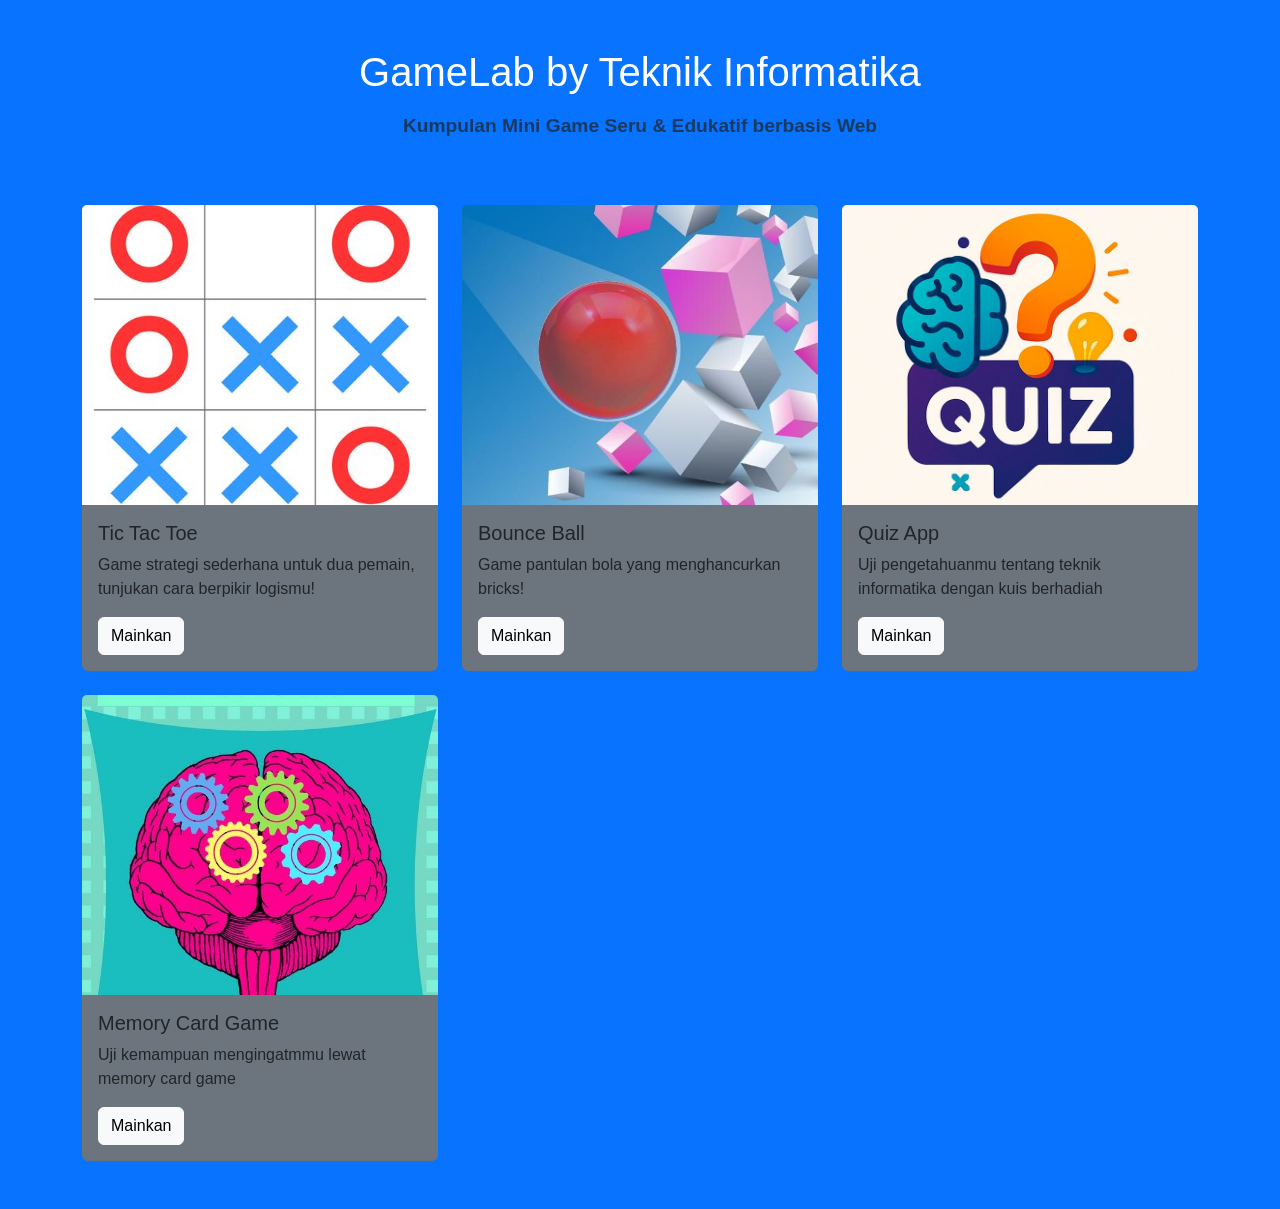
==== index.html @ 213329b9 "progres project gamelab by teknik informatika" ====
<!DOCTYPE html>
<html lang="en">
<head>
  <meta charset="UTF-8">
  <title>GameLab by Teknik Informatika</title>
  <meta name="viewport" content="width=device-width, initial-scale=1">
  <link href="https://cdn.jsdelivr.net/npm/bootstrap@5.3.2/dist/css/bootstrap.min.css" rel="stylesheet">
  <link rel="stylesheet" href="style.css">
</head>
<body>
  <div class="container py-5 text-center">
    <h1 class="mb-3">GameLab by Teknik Informatika</h1>
    <p class="text-muted" style="font-size: larger; font-weight: 800;">Kumpulan Mini Game Seru & Edukatif berbasis Web</p>
  </div>

  <div class="container pb-5">
    <div class="row g-4">

      <!-- Game Card: Tic Tac Toe -->
      <div class="col-md-4">
        <div class="card bg-secondary h-90">
          <img src="/public/assets/tictactoe.jpg" class="card-img-top" alt="Tic Tac Toe">
          <div class="card-body">
            <h5 class="card-title">Tic Tac Toe</h5>
            <p class="card-text" style="font-weight: 400;">Game strategi sederhana untuk dua pemain, tunjukan cara berpikir logismu!</p>
            <a href="/public/games/tictactoe/tictactoe.html" class="btn btn-light">Mainkan</a>
          </div>
        </div>
      </div>

        <!-- Game Card: Bounce Ball -->
      <div class="col-md-4">
        <div class="card bg-secondary h-90">
          <img src="/public/assets/bricksbracker.jpg" class="card-img-top" alt="Bounce Ball">
          <div class="card-body">
            <h5 class="card-title">Bounce Ball</h5>
            <p class="card-text" style="font-weight: 400;">Game pantulan bola yang menghancurkan bricks!</p>
            <a href="/public/games/bounceBall/bounceBall.html" class="btn btn-light">Mainkan</a>
          </div>
        </div>
      </div>

      <!-- Game Card: Quiz App -->
      <div class="col-md-4">
        <div class="card bg-secondary h-90">
          <img src="public/assets/quizapp.jpg" class="card-img-top" alt="Quiz App">
          <div class="card-body">
            <h5 class="card-title">Quiz App</h5>
            <p class="card-text" style="font-weight: 400;">Uji pengetahuanmu tentang teknik informatika dengan kuis berhadiah</p>
            <a href="/public/games/quizApp/quiz.html" class="btn btn-light">Mainkan</a>
          </div>
        </div>
      </div>

      <!-- Game Card: Memory Game -->

      <div class="col-md-4">
        <div class="card bg-secondary h-90">
          <img src="public/assets/memorygame.jpg" class="card-img-top" alt="Quiz App">
          <div class="card-body">
            <h5 class="card-title">Memory Card Game</h5>
            <p class="card-text" style="font-weight: 400;">Uji kemampuan mengingatmmu lewat memory card game</p>
            <a href="/public/games/memoryGame/index.html" class="btn btn-light">Mainkan</a>
          </div>
        </div>
      </div>
    </div>
  </div>
  
  <script src="https://cdn.jsdelivr.net/npm/bootstrap@5.3.2/dist/js/bootstrap.bundle.min.js"></script>
</body>
</html>
---- style.css ----
body {
  background-color: #0773ff;
  color: #fff;
  font-family: 'poppins', sans-serif;
}

.card {
  border: none;
}

.card img {
  max-height: 300px;
  object-fit: cover;
}

#gameCanvas {
  display: block;
  margin: 0 auto;
  background-color: black;
  border: 2px solid #fff;
}

#hud {
  display: flex;
  justify-content: space-between;
  padding: 10px 20px;
  max-width: 400px;
  margin: 0 auto;
}

#score {
  font-size: 18px;
}

#lives img {
  width: 24px;
  height: 24px;
  margin-left: 5px;
}

#message {
  position: absolute;
  top: 40%;
  left: 50%;
  transform: translate(-50%, -50%);
  text-align: center;
  color: white;
  background: #93DA97;
  padding: 20px;
  border-radius: 10px;
}

.hidden {
  display: none;
}

.grid-template {
    display: grid;
    grid-template-columns: repeat(3, 1fr);
    gap: 10px;
    max-width: 300px;
    margin: auto;
  }

  .cell {
    width: 100%;
    aspect-ratio: 1 / 1;
    font-size: 2rem;
    font-weight: bold;
    background-color: #e6f0ff;
    border: 2px solid #000000;
    border-radius: 8px;
    transition: 0.2s;
  }

#tictoc {
  margin-top: 1rem;
}

#ttt-message {
  text-align: center;
  margin-top: 1rem;
}

  .cell:hover {
  box-shadow: 0 0 10px #00ffff;
  transform: scale(1.05);
  }

#tic-tac-toe h2 {
  font-weight: bold;
}

#ttt-reset {
  background: linear-gradient(to right, #00c6ff, #05438f);
  border: none;
  color: white;
  font-weight: bold;
  border-radius: 25px;
  padding: 10px 20px;
  transition: 0.3s;
  margin-left: 44rem;
  margin-top: 1rem;
}

#ttt-reset:hover {
  background: linear-gradient(to right, #0072ff, #00c6ff);
  transform: scale(1.05);
}
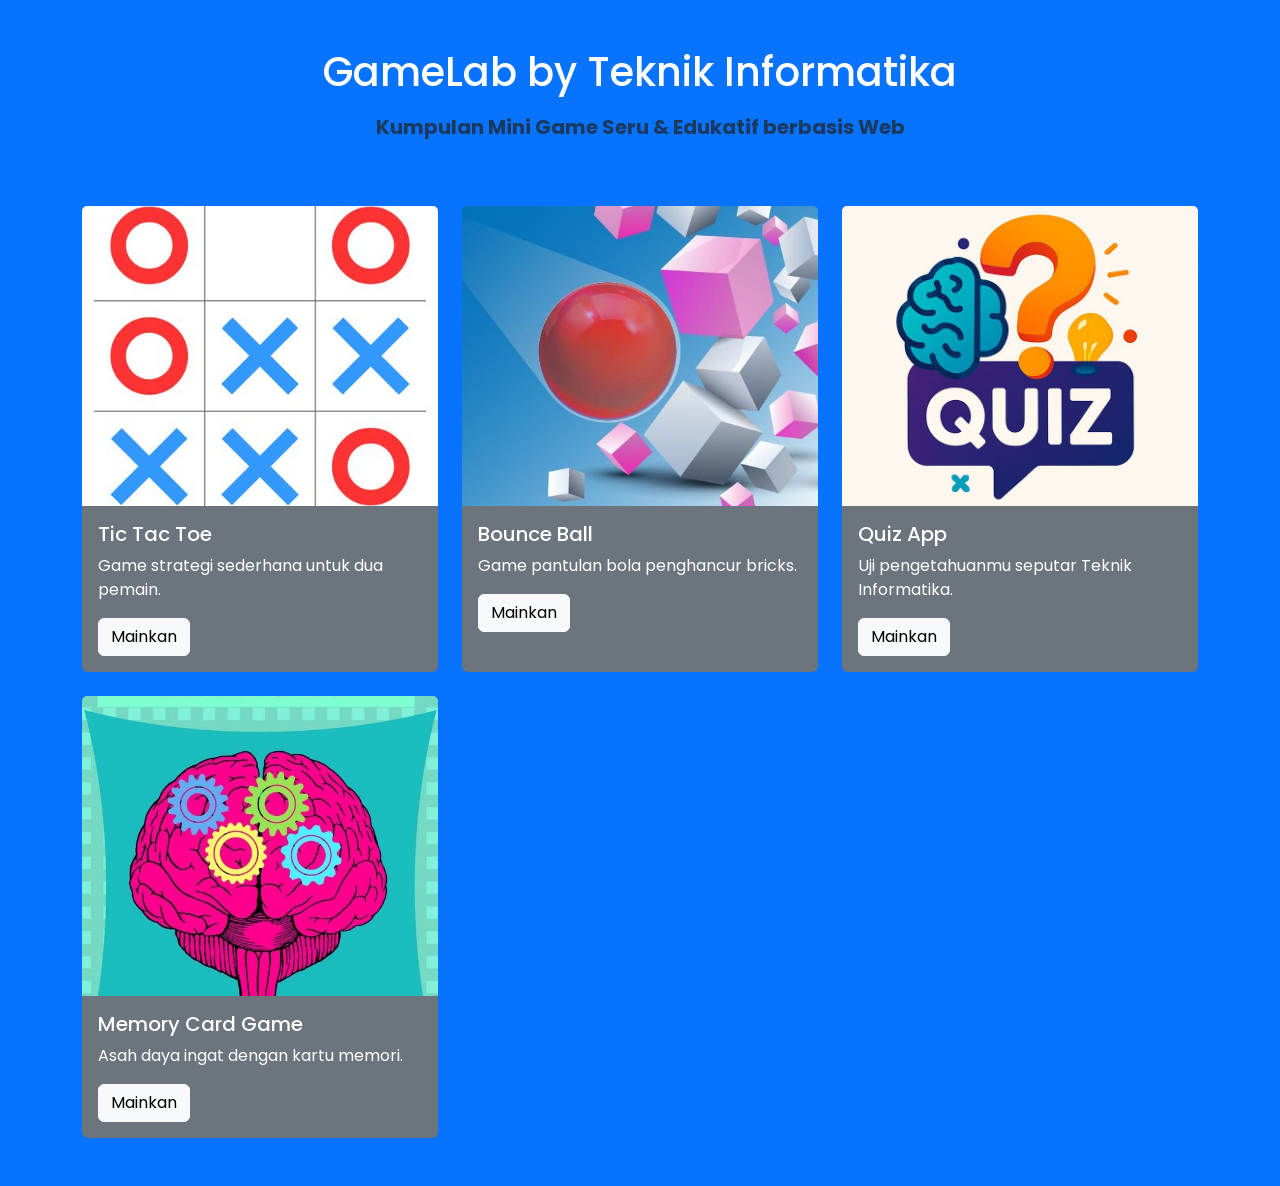
==== commit c09f223d: "progres project gamelab by teknik informatika" ====
--- a/index.html
+++ b/index.html
@@ -8,65 +8,68 @@
   <link rel="stylesheet" href="style.css">
 </head>
 <body>
+
   <div class="container py-5 text-center">
     <h1 class="mb-3">GameLab by Teknik Informatika</h1>
-    <p class="text-muted" style="font-size: larger; font-weight: 800;">Kumpulan Mini Game Seru & Edukatif berbasis Web</p>
+    <p class="text-muted fw-bold fs-5">
+      Kumpulan Mini Game Seru & Edukatif berbasis Web
+    </p>
   </div>
 
   <div class="container pb-5">
     <div class="row g-4">
 
-      <!-- Game Card: Tic Tac Toe -->
+      <!-- Tic Tac Toe -->
       <div class="col-md-4">
-        <div class="card bg-secondary h-90">
-          <img src="/public/assets/tictactoe.jpg" class="card-img-top" alt="Tic Tac Toe">
-          <div class="card-body">
+        <div class="card bg-secondary h-100">
+          <img src="public/assets/tictactoe.jpg" class="card-img-top" alt="Tic Tac Toe">
+          <div class="card-body text-white">
             <h5 class="card-title">Tic Tac Toe</h5>
-            <p class="card-text" style="font-weight: 400;">Game strategi sederhana untuk dua pemain, tunjukan cara berpikir logismu!</p>
-            <a href="/public/games/tictactoe/tictactoe.html" class="btn btn-light">Mainkan</a>
+            <p class="card-text">Game strategi sederhana untuk dua pemain.</p>
+            <a href="/games/tictactoe/tictactoe.html" class="btn btn-light">Mainkan</a>
           </div>
         </div>
       </div>
 
-        <!-- Game Card: Bounce Ball -->
+      <!-- Bounce Ball -->
       <div class="col-md-4">
-        <div class="card bg-secondary h-90">
-          <img src="/public/assets/bricksbracker.jpg" class="card-img-top" alt="Bounce Ball">
-          <div class="card-body">
+        <div class="card bg-secondary h-100">
+          <img src="public/assets/bricksbracker.jpg" class="card-img-top" alt="Bounce Ball">
+          <div class="card-body text-white">
             <h5 class="card-title">Bounce Ball</h5>
-            <p class="card-text" style="font-weight: 400;">Game pantulan bola yang menghancurkan bricks!</p>
-            <a href="/public/games/bounceBall/bounceBall.html" class="btn btn-light">Mainkan</a>
+            <p class="card-text">Game pantulan bola penghancur bricks.</p>
+            <a href="/games/bounceBall/bounceBall.html" class="btn btn-light">Mainkan</a>
           </div>
         </div>
       </div>
 
-      <!-- Game Card: Quiz App -->
+      <!-- Quiz App -->
       <div class="col-md-4">
-        <div class="card bg-secondary h-90">
+        <div class="card bg-secondary h-100">
           <img src="public/assets/quizapp.jpg" class="card-img-top" alt="Quiz App">
-          <div class="card-body">
+          <div class="card-body text-white">
             <h5 class="card-title">Quiz App</h5>
-            <p class="card-text" style="font-weight: 400;">Uji pengetahuanmu tentang teknik informatika dengan kuis berhadiah</p>
-            <a href="/public/games/quizApp/quiz.html" class="btn btn-light">Mainkan</a>
+            <p class="card-text">Uji pengetahuanmu seputar Teknik Informatika.</p>
+            <a href="/games/quizApp/quiz.html" class="btn btn-light">Mainkan</a>
           </div>
         </div>
       </div>
 
-      <!-- Game Card: Memory Game -->
-
+      <!-- Memory Game -->
       <div class="col-md-4">
-        <div class="card bg-secondary h-90">
-          <img src="public/assets/memorygame.jpg" class="card-img-top" alt="Quiz App">
-          <div class="card-body">
+        <div class="card bg-secondary h-100">
+          <img src="public/assets/memorygame.jpg" class="card-img-top" alt="Memory Game">
+          <div class="card-body text-white">
             <h5 class="card-title">Memory Card Game</h5>
-            <p class="card-text" style="font-weight: 400;">Uji kemampuan mengingatmmu lewat memory card game</p>
-            <a href="/public/games/memoryGame/index.html" class="btn btn-light">Mainkan</a>
+            <p class="card-text">Asah daya ingat dengan kartu memori.</p>
+            <a href="/games/memoryGame/index.html" class="btn btn-light">Mainkan</a>
           </div>
         </div>
       </div>
+
     </div>
   </div>
-  
+
   <script src="https://cdn.jsdelivr.net/npm/bootstrap@5.3.2/dist/js/bootstrap.bundle.min.js"></script>
 </body>
 </html>
--- a/style.css
+++ b/style.css
@@ -1,7 +1,12 @@
+/* Import Font Poppins */
+@import url('https://fonts.googleapis.com/css2?family=Poppins:wght@400;600&display=swap');
+
+/* --- TEMA GLOBAL --- */
 body {
-  background-color: #0773ff;
+  background-color: #0773ff; /* Biru utama */
   color: #fff;
-  font-family: 'poppins', sans-serif;
+  font-family: 'Poppins', sans-serif;
+  min-height: 100vh;
 }
 
 .card {
@@ -13,13 +18,31 @@
   object-fit: cover;
 }
 
+/* Tombol Kembali Global */
+.btn-back {
+  background-color: #fff;
+  color: #0773ff;
+  font-weight: 600;
+  border-radius: 20px;
+  padding: 8px 20px;
+  text-decoration: none;
+  display: inline-flex;
+  align-items: center;
+  gap: 8px;
+  transition: 0.3s;
+}
+.btn-back:hover {
+  background-color: #e6f0ff;
+  color: #0773ff;
+}
+
+/* --- BOUNCE BALL --- */
 #gameCanvas {
   display: block;
   margin: 0 auto;
   background-color: black;
   border: 2px solid #fff;
 }
-
 #hud {
   display: flex;
   justify-content: space-between;
@@ -27,83 +50,124 @@
   max-width: 400px;
   margin: 0 auto;
 }
-
-#score {
-  font-size: 18px;
-}
-
-#lives img {
-  width: 24px;
-  height: 24px;
-  margin-left: 5px;
-}
-
+#score { font-size: 18px; }
+#lives img { width: 24px; height: 24px; margin-left: 5px; }
 #message {
   position: absolute;
   top: 40%;
   left: 50%;
   transform: translate(-50%, -50%);
   text-align: center;
-  color: white;
+  color: #000;
   background: #93DA97;
   padding: 20px;
   border-radius: 10px;
 }
+.hidden { display: none; }
 
-.hidden {
-  display: none;
+/* --- TIC TAC TOE --- */
+.grid-template {
+  display: grid;
+  grid-template-columns: repeat(3, 1fr);
+  gap: 10px;
+  max-width: 300px;
+  margin: auto;
+}
+.cell {
+  width: 100%;
+  aspect-ratio: 1 / 1;
+  font-size: 2rem;
+  font-weight: bold;
+  background-color: #e6f0ff;
+  border: 2px solid #000;
+  border-radius: 8px;
+  transition: 0.2s;
+}
+.cell:hover {
+  box-shadow: 0 0 10px #00ffff;
+  transform: scale(1.05);
 }
 
-.grid-template {
-    display: grid;
-    grid-template-columns: repeat(3, 1fr);
-    gap: 10px;
-    max-width: 300px;
-    margin: auto;
-  }
-
-  .cell {
-    width: 100%;
-    aspect-ratio: 1 / 1;
-    font-size: 2rem;
-    font-weight: bold;
-    background-color: #e6f0ff;
-    border: 2px solid #000000;
-    border-radius: 8px;
-    transition: 0.2s;
-  }
-
-#tictoc {
-  margin-top: 1rem;
+/* --- QUIZ APP --- */
+.quiz-container {
+  max-width: 500px;
+  margin: 50px auto;
+  background: white;
+  border-radius: 10px;
+  padding: 30px;
+  box-shadow: 0 4px 10px rgba(0,0,0,0.2);
+  color: #333; /* Teks gelap di atas background putih */
+}
+.quiz-question {
+  font-weight: 600;
+  font-size: 1.2rem;
+}
+.quiz-options button {
+  margin-top: 10px;
+  width: 100%;
+  color: #0773ff;
+  border: 2px solid #0773ff;
+  padding: 10px;
+  border-radius: 10px;
+  background: transparent;
+  transition: 0.3s;
+}
+.quiz-options button:hover {
+  background-color: #0773ff;
+  color: white;
+}
+.quiz-feedback {
+  font-weight: bold;
+  margin-top: 15px;
+  min-height: 24px;
 }
 
-#ttt-message {
-  text-align: center;
-  margin-top: 1rem;
+/* Tambahan untuk Tic Tac Toe Highlight Kemenangan */
+.cell.win-highlight {
+  background-color: #93DA97 !important;
+  color: #fff !important;
+  border-color: #28a745;
+  transform: scale(1.05);
+  box-shadow: 0 0 15px rgba(40, 167, 69, 0.5);
 }
 
-  .cell:hover {
-  box-shadow: 0 0 10px #00ffff;
-  transform: scale(1.05);
-  }
-
-#tic-tac-toe h2 {
-  font-weight: bold;
+/* --- MEMORY GAME --- */
+.memory-board {
+  display: grid;
+  grid-template-columns: repeat(6, 1fr);
+  gap: 10px;
+  max-width: 600px;
+  margin: 0 auto;
 }
 
-#ttt-reset {
-  background: linear-gradient(to right, #00c6ff, #05438f);
-  border: none;
-  color: white;
-  font-weight: bold;
-  border-radius: 25px;
-  padding: 10px 20px;
-  transition: 0.3s;
-  margin-left: 44rem;
-  margin-top: 1rem;
+.memory-card {
+  aspect-ratio: 1 / 1;
+  background: #0773ff; /* Sesuaikan dengan warna tema biru */
+  color: #0773ff; /* Sembunyikan icon saat belum dibalik */
+  display: flex;
+  justify-content: center;
+  align-items: center;
+  font-size: 2rem;
+  border-radius: 10px;
+  border: 2px solid #0558c7;
+  cursor: pointer;
+  transition: transform 0.2s, background 0.3s;
 }
 
-#ttt-reset:hover {
-  background: linear-gradient(to right, #0072ff, #00c6ff);
+.memory-card:hover {
   transform: scale(1.05);
+  box-shadow: 0 0 10px rgba(7, 115, 255, 0.5);
+}
+
+.memory-card.flipped {
+  background: #fff;
+  color: #000;
+  border-color: #fff;
+}
+
+.memory-card.matched {
+  background: #2ed573; /* Hijau sukses */
+  color: #fff;
+  border-color: #2ed573;
+  pointer-events: none;
 }
